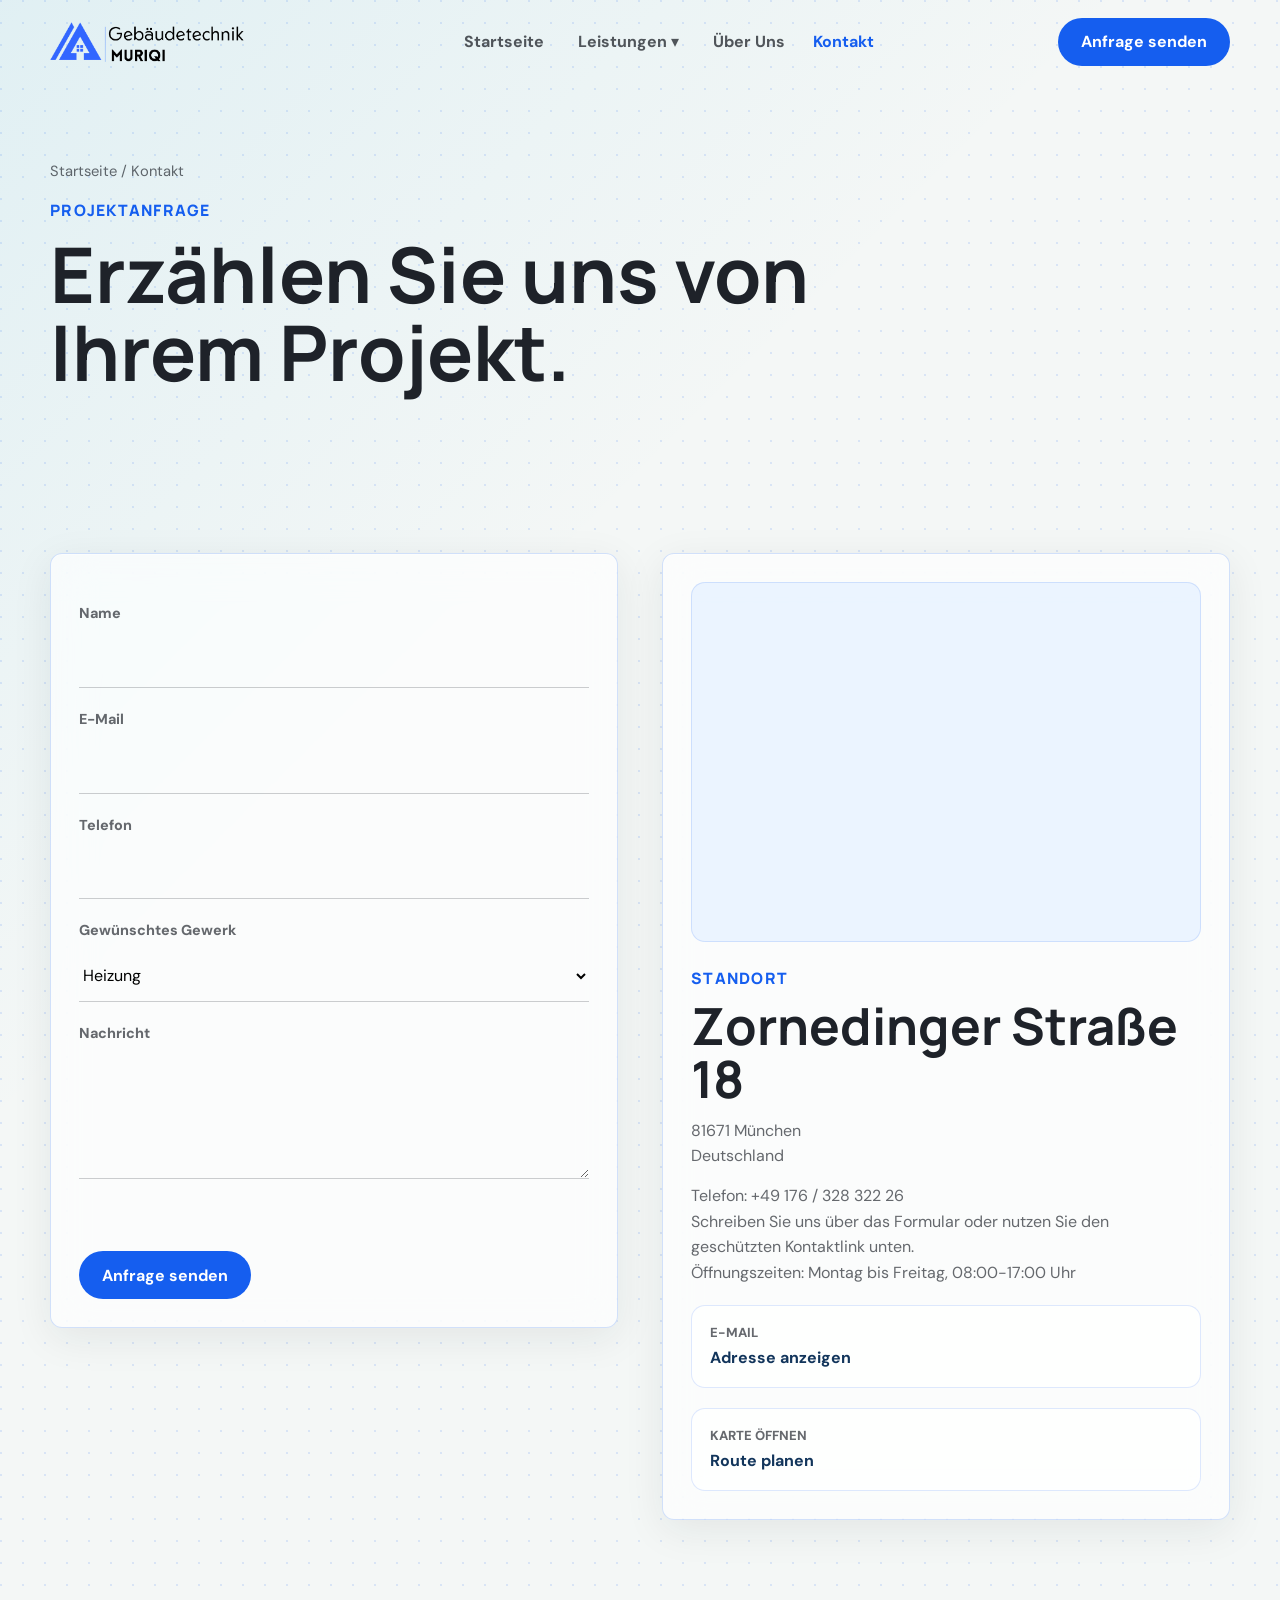
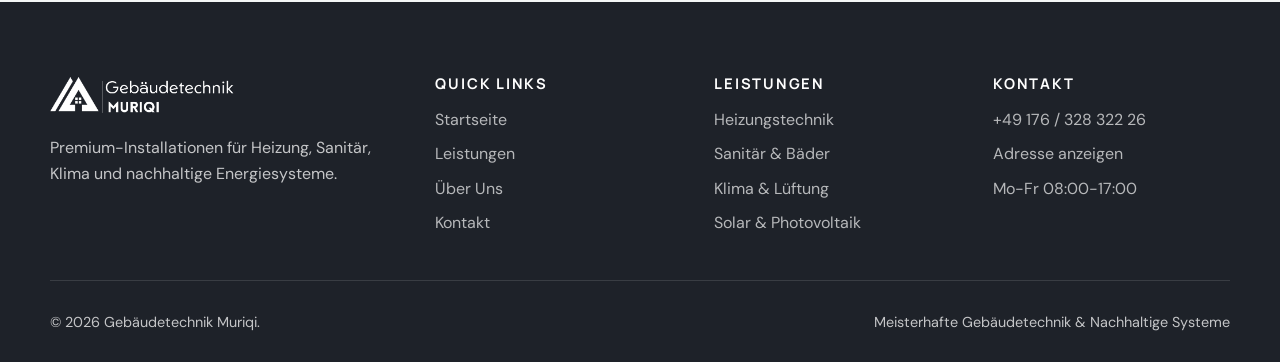
==== kontakt/index.html @ a82550f1 "Initial website hardening" ====
<!doctype html>
<html lang="de">
  <head>
    <meta charset="utf-8">
    <meta name="viewport" content="width=device-width, initial-scale=1">
    <meta name="description" content="Kontaktieren Sie Gebäudetechnik Muriqi für Heizung, Sanitär, Klima und Solar in München. Anfrage senden, anrufen oder Route planen.">
    <title>Kontakt | Gebäudetechnik Muriqi</title>
    <link rel="stylesheet" href="/css/base.css">
    <link rel="stylesheet" href="/css/nav.css">
    <link rel="stylesheet" href="/css/animations.css">
    <link rel="stylesheet" href="/css/pages.css">
    <link rel="icon" type="image/png" href="/assets/muriqi-logo.png">
  </head>
  <body>
    <header class="site-header">
      <div class="container nav-shell">
        <a class="brand" href="/"><img src="/assets/muriqi-logo.png" alt="Gebäudetechnik Muriqi"></a>
        <nav class="nav-links"><a class="nav-link" href="/">Startseite</a><div class="dropdown"><button class="dropdown-trigger" type="button">Leistungen ▾</button><div class="dropdown-panel glass"><div class="dropdown-grid"><a class="dropdown-item" href="/leistungen/#heizung"><span class="nav-icon"><img src="/assets/Heizung.png" alt=""></span><span><strong>Heizung</strong><span>Effiziente Wärmesysteme</span></span></a><a class="dropdown-item" href="/leistungen/#sanitaer"><span class="nav-icon"><img src="/assets/Sanitär.png" alt=""></span><span><strong>Sanitär</strong><span>Bad & Installation</span></span></a><a class="dropdown-item" href="/leistungen/#klima"><span class="nav-icon"><img src="/assets/klima.png" alt=""></span><span><strong>Klima</strong><span>Lüftung & Kühlung</span></span></a><a class="dropdown-item" href="/leistungen/#solar"><span class="nav-icon"><img src="/assets/solar.png" alt=""></span><span><strong>Solar/PV</strong><span>Energie vom Dach</span></span></a></div></div></div><a class="nav-link" href="/team/">Über Uns</a><a class="nav-link active" href="/kontakt/">Kontakt</a></nav>
        <a class="btn btn-primary header-cta" href="/kontakt/">Anfrage senden</a>
        <button class="menu-toggle" type="button" aria-label="Menü öffnen" aria-expanded="false"><span></span><span></span><span></span></button>
      </div>
      <nav class="mobile-menu"><a href="/">Startseite</a><a href="/leistungen/">Leistungen</a><a href="/team/">Über Uns</a><a href="/kontakt/">Kontakt</a></nav>
    </header>

    <main>
      <section class="page-hero">
        <div class="container">
          <p class="breadcrumb">Startseite / Kontakt</p>
          <p class="eyebrow reveal">Projektanfrage</p>
          <h1 class="section-title reveal">Erzählen Sie uns von Ihrem Projekt.</h1>
        </div>
      </section>

      <section class="section-tight">
        <div class="container contact-grid">
          <form class="form-card glass reveal contact-form" method="post" action="/api/contact" novalidate>
            <div class="field"><label for="name">Name</label><input id="name" name="name" autocomplete="name"></div>
            <div class="field"><label for="reply">E-Mail</label><input id="reply" name="reply" type="text" autocomplete="off"></div>
            <div class="field"><label for="phone">Telefon</label><input id="phone" name="phone" autocomplete="tel"></div>
            <div class="field"><label for="trade">Gewünschtes Gewerk</label><select id="trade" name="trade"><option>Heizung</option><option>Sanitär</option><option>Klima</option><option>Solar</option><option>Sonstiges</option></select></div>
            <div class="field"><label for="message">Nachricht</label><textarea id="message" name="message"></textarea></div>
            <div class="field bot-check" aria-hidden="true"><label for="company_url">Website</label><input id="company_url" name="company_url" tabindex="-1" autocomplete="off"></div>
            <input type="hidden" name="started" value="">
            <input type="hidden" name="turnstileToken" value="">
            <p class="form-status" aria-live="polite"></p>
            <p style="margin-top:24px"><button class="btn btn-primary" type="submit">Anfrage senden</button></p>
          </form>
          <aside class="info-card glass reveal">
            <div class="map-frame">
              <iframe title="Karte: Gebäudetechnik Muriqi, Zornedinger Straße 18, 81671 München" loading="lazy" src="https://www.openstreetmap.org/export/embed.html?bbox=11.6200%2C48.1180%2C11.6350%2C48.1260&layer=mapnik&marker=48.1220%2C11.6275"></iframe>
            </div>
            <div class="contact-info-list">
              <p class="eyebrow">Standort</p>
              <h2>Zornedinger Straße 18</h2>
              <p>81671 München<br>Deutschland</p>
              <p>Telefon: +49 176 / 328 322 26<br>Schreiben Sie uns über das Formular oder nutzen Sie den geschützten Kontaktlink unten.<br>Öffnungszeiten: Montag bis Freitag, 08:00-17:00 Uhr</p>
              <button class="quick-link protected-mail" type="button" data-local="info" data-host-a="gebaeudetechnik" data-host-b="muriqi" data-host-c="de"><span>E-Mail</span><strong>Adresse anzeigen</strong></button>
              <a class="quick-link" href="https://www.openstreetmap.org/search?query=Zornedinger%20Stra%C3%9Fe%2018%2C%2081671%20M%C3%BCnchen%2C%20Deutschland" target="_blank" rel="noopener"><span>Karte öffnen</span><strong>Route planen</strong></a>
            </div>
          </aside>
        </div>
      </section>
    </main>

    <footer class="footer">
      <div class="container">
        <div class="footer-grid">
          <div><img src="/assets/muriqi-logo-white.png" alt="Gebäudetechnik Muriqi"><p>Premium-Installationen für Heizung, Sanitär, Klima und nachhaltige Energiesysteme.</p></div>
          <div><h3>Quick Links</h3><a href="/">Startseite</a><a href="/leistungen/">Leistungen</a><a href="/team/">Über Uns</a><a href="/kontakt/">Kontakt</a></div>
          <div><h3>Leistungen</h3><a href="/leistungen/#heizung">Heizungstechnik</a><a href="/leistungen/#sanitaer">Sanitär & Bäder</a><a href="/leistungen/#klima">Klima & Lüftung</a><a href="/leistungen/#solar">Solar & Photovoltaik</a></div>
          <div><h3>Kontakt</h3><span>+49 176 / 328 322 26</span><button class="footer-mail protected-mail" type="button" data-local="info" data-host-a="gebaeudetechnik" data-host-b="muriqi" data-host-c="de">Adresse anzeigen</button><span>Mo-Fr 08:00-17:00</span></div>
        </div>
        <div class="footer-bottom"><p>© 2026 Gebäudetechnik Muriqi.</p><p>Meisterhafte Gebäudetechnik & Nachhaltige Systeme</p></div>
      </div>
    </footer>
    <script src="/js/nav.js"></script>
    <script src="/js/reveal.js"></script>
    <script src="/js/contact-guard.js"></script>
  </body>
</html>
---- css/base.css ----
@import url("https://fonts.googleapis.com/css2?family=DM+Sans:wght@400;500;600;700;800&family=Manrope:wght@500;600;700;800&display=swap");

:root {
  --anthracite: #1e2229;
  --brand-blue: #155eef;
  --deep-blue: #12355b;
  --aqua-blue: #1aa6d9;
  --pure-white: #ffffff;
  --ice-bg: #f4f7f6;
  --mist-card: #ebf0ee;
  --glass-fill: rgba(255, 255, 255, 0.65);
  --border-glass: rgba(21, 94, 239, 0.18);
  --ink-muted: rgba(30, 34, 41, 0.68);
  --shadow-glass: 0 10px 40px rgba(30, 34, 41, 0.08), inset 0 1px 0 rgba(255, 255, 255, 0.4);
  --radius-card: 12px;
  --container: min(1180px, calc(100vw - 40px));
}

*,
*::before,
*::after {
  box-sizing: border-box;
}

html {
  scroll-behavior: smooth;
}

body {
  margin: 0;
  color: var(--anthracite);
  font-family: "DM Sans", system-ui, sans-serif;
  background-color: var(--ice-bg);
  background-image:
    radial-gradient(circle at 1px 1px, rgba(21, 94, 239, 0.12) 1px, transparent 0),
    linear-gradient(135deg, rgba(26, 166, 217, 0.09), transparent 35%);
  background-size: 22px 22px, 100% 100%;
  line-height: 1.6;
}

body.no-scroll {
  overflow: hidden;
}

img,
svg {
  display: block;
  max-width: 100%;
}

a {
  color: inherit;
  text-decoration: none;
}

button,
input,
select,
textarea {
  font: inherit;
}

h1,
h2,
h3,
p {
  margin: 0;
}

h1,
h2,
h3 {
  font-family: "Manrope", "DM Sans", system-ui, sans-serif;
  line-height: 1.02;
  letter-spacing: 0;
}

main {
  overflow: hidden;
}

.container {
  width: var(--container);
  margin: 0 auto;
}

.section {
  padding: 112px 0;
}

.section-tight {
  padding: 82px 0;
}

.eyebrow {
  color: var(--brand-blue);
  font-family: "Manrope", "DM Sans", system-ui, sans-serif;
  font-size: 0.98rem;
  font-weight: 800;
  letter-spacing: 0.08em;
  text-transform: uppercase;
}

.section-title {
  max-width: 760px;
  margin-top: 12px;
  font-size: clamp(2.6rem, 6vw, 5.5rem);
}

.section-copy {
  max-width: 650px;
  margin-top: 20px;
  color: var(--ink-muted);
  font-size: 1.06rem;
}

.glass {
  border: 0.5px solid var(--border-glass);
  border-radius: var(--radius-card);
  background: var(--glass-fill);
  box-shadow: var(--shadow-glass);
  backdrop-filter: blur(20px) saturate(140%);
}

.btn {
  position: relative;
  display: inline-flex;
  align-items: center;
  justify-content: center;
  min-height: 48px;
  padding: 0 22px;
  overflow: hidden;
  border: 1px solid transparent;
  border-radius: 999px;
  font-weight: 700;
  isolation: isolate;
  transition: transform 220ms ease, border-color 220ms ease, color 220ms ease, background 220ms ease;
}

.btn::before {
  position: absolute;
  inset: 0 auto 0 -80%;
  z-index: -1;
  width: 55%;
  content: "";
  background: linear-gradient(90deg, transparent, rgba(255, 255, 255, 0.55), transparent);
  transform: skewX(-18deg);
  transition: left 450ms ease;
}

.btn:hover {
  transform: translateY(-2px);
}

.btn:hover::before {
  left: 125%;
}

.btn-primary {
  color: var(--pure-white);
  background: var(--brand-blue);
}

.btn-ghost {
  color: var(--anthracite);
  border-color: rgba(30, 34, 41, 0.18);
  background: rgba(255, 255, 255, 0.42);
}

.btn-dark {
  color: var(--pure-white);
  background: var(--anthracite);
}

.technical-image {
  position: relative;
  min-height: 420px;
  overflow: hidden;
  border-radius: 18px;
  background:
    linear-gradient(135deg, rgba(18, 53, 91, 0.9), rgba(21, 94, 239, 0.68)),
    radial-gradient(circle at 28% 22%, rgba(26, 166, 217, 0.45), transparent 28%),
    repeating-linear-gradient(90deg, rgba(255, 255, 255, 0.1) 0 1px, transparent 1px 44px),
    repeating-linear-gradient(0deg, rgba(255, 255, 255, 0.09) 0 1px, transparent 1px 44px);
  box-shadow: 0 28px 70px rgba(30, 34, 41, 0.18);
}

.technical-image::after {
  position: absolute;
  right: 10%;
  bottom: -6%;
  width: 48%;
  aspect-ratio: 1;
  border: 1px solid rgba(26, 166, 217, 0.5);
  border-radius: 999px;
  content: "";
}

.tech-lines {
  position: absolute;
  inset: 10%;
  border: 1px solid rgba(255, 255, 255, 0.22);
  border-radius: 14px;
}

.tech-lines::before,
.tech-lines::after {
  position: absolute;
  content: "";
  background: rgba(26, 166, 217, 0.76);
}

.tech-lines::before {
  top: 24%;
  right: 14%;
  width: 52%;
  height: 2px;
}

.tech-lines::after {
  top: 24%;
  right: 14%;
  width: 2px;
  height: 44%;
}

.page-hero {
  padding: 160px 0 80px;
}

.breadcrumb {
  margin-bottom: 14px;
  color: var(--ink-muted);
  font-size: 0.92rem;
}

.footer {
  padding: 74px 0 28px;
  color: rgba(255, 255, 255, 0.74);
  background: var(--anthracite);
}

.footer-grid {
  display: grid;
  grid-template-columns: 1.45fr 1fr 1fr 1fr;
  gap: 42px;
}

.footer img {
  width: 184px;
  margin-bottom: 22px;
}

.footer h3 {
  margin-bottom: 16px;
  color: var(--pure-white);
  font-family: "Manrope", "DM Sans", sans-serif;
  font-size: 0.92rem;
  letter-spacing: 0.12em;
  text-transform: uppercase;
}

.footer a,
.footer span,
.footer-mail {
  display: block;
  margin-top: 9px;
  color: rgba(255, 255, 255, 0.68);
}

.footer a:hover,
.footer-mail:hover {
  color: var(--aqua-blue);
}

.footer-mail {
  padding: 0;
  border: 0;
  background: transparent;
  cursor: pointer;
  text-align: left;
}

.footer-bottom {
  display: flex;
  justify-content: space-between;
  gap: 20px;
  padding-top: 30px;
  margin-top: 44px;
  border-top: 1px solid rgba(255, 255, 255, 0.12);
  font-size: 0.9rem;
}

@media (max-width: 900px) {
  :root {
    --container: min(100vw - 28px, 720px);
  }

  .section {
    padding: 76px 0;
  }

  .footer-grid {
    grid-template-columns: 1fr 1fr;
  }
}

@media (max-width: 640px) {
  .btn {
    width: 100%;
  }

  .technical-image {
    min-height: 330px;
  }

  .footer-grid,
  .footer-bottom {
    display: block;
  }

  .footer-grid > div + div {
    margin-top: 28px;
  }

  .footer-bottom p + p {
    margin-top: 8px;
  }
}
---- css/nav.css ----
.site-header {
  position: fixed;
  top: 0;
  left: 0;
  z-index: 50;
  width: 100%;
  padding: 18px 0;
  transition: padding 240ms ease, background 240ms ease, box-shadow 240ms ease, border-color 240ms ease;
}

.site-header.is-scrolled,
.site-header.menu-open {
  padding: 10px 0;
  border-bottom: 0.5px solid var(--border-glass);
  background: rgba(244, 247, 246, 0.82);
  box-shadow: 0 14px 40px rgba(30, 34, 41, 0.08);
  backdrop-filter: blur(22px) saturate(140%);
}

.nav-shell {
  position: relative;
  z-index: 2;
  display: grid;
  grid-template-columns: 230px 1fr auto;
  gap: 24px;
  align-items: center;
}

.brand {
  display: inline-flex;
  align-items: center;
  min-width: 0;
}

.brand img {
  width: 194px;
  height: auto;
}

.nav-links {
  display: flex;
  justify-content: center;
  gap: 28px;
  align-items: center;
}

.nav-link,
.dropdown-trigger {
  border: 0;
  color: rgba(30, 34, 41, 0.76);
  background: transparent;
  font-weight: 700;
  cursor: pointer;
}

.nav-link.active,
.dropdown-trigger.active,
.nav-link:hover,
.dropdown-trigger:hover {
  color: var(--anthracite);
}

.nav-link.active,
.dropdown-trigger.active {
  color: var(--brand-blue);
}

.dropdown {
  position: relative;
}

.dropdown::after {
  position: absolute;
  top: 100%;
  left: 50%;
  width: 460px;
  height: 22px;
  content: "";
  transform: translateX(-50%);
}

.dropdown-panel {
  position: absolute;
  top: calc(100% + 20px);
  left: 50%;
  width: 460px;
  padding: 16px;
  opacity: 0;
  pointer-events: none;
  transform: translateX(-50%) translateY(-8px);
  clip-path: inset(0 0 100% 0);
  transition: clip-path 300ms cubic-bezier(0.25, 1, 0.5, 1), opacity 220ms ease, transform 300ms ease;
}

.dropdown:hover .dropdown-panel,
.dropdown:focus-within .dropdown-panel {
  opacity: 1;
  pointer-events: auto;
  transform: translateX(-50%) translateY(0);
  clip-path: inset(0 0 0 0);
}

.dropdown-grid {
  display: grid;
  grid-template-columns: 1fr 1fr;
  gap: 10px;
}

.dropdown-item {
  display: grid;
  grid-template-columns: 38px 1fr;
  gap: 10px;
  align-items: center;
  padding: 12px;
  border-radius: 10px;
  transition: background 180ms ease, transform 180ms ease;
}

.dropdown-item:hover {
  background: rgba(21, 94, 239, 0.1);
  transform: translateY(-2px);
}

.nav-icon {
  display: flex;
  width: 38px;
  height: 38px;
  align-items: center;
  justify-content: center;
  border: 1px solid rgba(21, 94, 239, 0.24);
  border-radius: 10px;
  background: rgba(255, 255, 255, 0.48);
  color: var(--brand-blue);
  line-height: 1;
}

.nav-icon img {
  width: 26px;
  height: 26px;
  object-fit: contain;
  margin: 0;
}

.dropdown-item strong {
  display: block;
  font-size: 0.93rem;
}

.dropdown-item > span:not(.nav-icon),
.dropdown-item > span:not(.nav-icon) span {
  display: block;
  color: var(--ink-muted);
  font-size: 0.78rem;
}

.menu-toggle {
  display: none;
  width: 44px;
  height: 44px;
  border: 1px solid rgba(30, 34, 41, 0.16);
  border-radius: 999px;
  background: rgba(255, 255, 255, 0.52);
}

.menu-toggle span {
  display: block;
  width: 18px;
  height: 2px;
  margin: 4px auto;
  background: var(--anthracite);
  transition: transform 220ms ease, opacity 220ms ease;
}

.menu-open .menu-toggle span:nth-child(1) {
  transform: translateY(6px) rotate(45deg);
}

.menu-open .menu-toggle span:nth-child(2) {
  opacity: 0;
}

.menu-open .menu-toggle span:nth-child(3) {
  transform: translateY(-6px) rotate(-45deg);
}

@media (max-width: 900px) {
  .site-header.menu-open {
    inset: 0;
    height: 100dvh;
    overflow: auto;
    padding: 18px 0 34px;
    background: rgba(18, 53, 91, 0.98);
    backdrop-filter: none;
  }

  .nav-shell {
    grid-template-columns: 1fr auto;
  }

  .brand img {
    width: 170px;
  }

  .menu-toggle {
    display: block;
    background: rgba(255, 255, 255, 0.72);
  }

  .nav-links,
  .header-cta {
    display: none;
  }

  .mobile-menu {
    position: static;
    display: none;
    align-content: start;
    gap: 12px;
    width: var(--container);
    margin: 44px auto 0;
    padding: 0;
    color: var(--pure-white);
    background: transparent;
    opacity: 0;
    pointer-events: none;
    transform: translateY(-12px);
    transition: opacity 220ms ease, transform 220ms ease;
  }

  .menu-open .mobile-menu {
    display: grid;
    opacity: 1;
    pointer-events: auto;
    transform: translateY(0);
  }

  .mobile-menu a {
    font-family: "Manrope", "DM Sans", system-ui, sans-serif;
    font-weight: 800;
    font-size: clamp(1.7rem, 8vw, 3.1rem);
    line-height: 1.08;
    padding: 12px 0;
    border-bottom: 1px solid rgba(255, 255, 255, 0.14);
    color: var(--pure-white);
  }

  .menu-open .brand img {
    filter: brightness(0) invert(1);
  }
}

@media (min-width: 901px) {
  .mobile-menu {
    display: none;
  }
}
---- css/animations.css ----
.load-fade {
  opacity: 0;
  transform: translateY(18px);
  animation: fade-up 700ms ease forwards;
}

.load-delay-1 {
  animation-delay: 80ms;
}

.load-delay-2 {
  animation-delay: 160ms;
}

.load-delay-3 {
  animation-delay: 240ms;
}

.reveal {
  opacity: 0;
  transform: translateY(24px);
  transition: opacity 550ms ease-out, transform 550ms ease-out;
}

.reveal.is-visible {
  opacity: 1;
  transform: translateY(0);
}

@keyframes fade-up {
  to {
    opacity: 1;
    transform: translateY(0);
  }
}

@media (prefers-reduced-motion: reduce) {
  *,
  *::before,
  *::after {
    scroll-behavior: auto !important;
    animation-duration: 1ms !important;
    animation-iteration-count: 1 !important;
    transition-duration: 1ms !important;
  }

  .load-fade,
  .reveal {
    opacity: 1;
    transform: none;
  }
}
---- css/pages.css ----
.hero {
  min-height: 100vh;
  padding: 142px 0 78px;
  display: grid;
  align-items: center;
}

.hero-grid {
  display: grid;
  grid-template-columns: minmax(0, 0.86fr) minmax(430px, 1.05fr);
  gap: 48px;
  align-items: center;
}

.hero h1 {
  max-width: 640px;
  margin-top: 16px;
  font-size: clamp(3.2rem, 5.4vw, 5.35rem);
}

.hero h1 span {
  display: block;
}

.hero-copy {
  max-width: 620px;
  margin-top: 24px;
  color: var(--ink-muted);
  font-size: clamp(1.05rem, 1.5vw, 1.2rem);
}

.hero-actions {
  display: flex;
  flex-wrap: wrap;
  gap: 14px;
  margin-top: 34px;
}

.hero-panel {
  min-height: 600px;
}

.photo-card {
  position: relative;
  overflow: hidden;
  border-radius: 18px;
  box-shadow: 0 28px 70px rgba(18, 53, 91, 0.16);
}

.photo-card img {
  width: 100%;
  height: 100%;
  object-fit: cover;
}

.hero-photo img {
  position: absolute;
  inset: 0;
}

.hero-photo::after {
  position: absolute;
  inset: 0;
  content: "";
  background: linear-gradient(180deg, rgba(18, 53, 91, 0.04), rgba(18, 53, 91, 0.18));
  pointer-events: none;
}

.hero-badge {
  position: absolute;
  right: 22px;
  bottom: 22px;
  width: min(290px, calc(100% - 44px));
  padding: 18px;
}

.hero-badge strong {
  display: block;
  font-family: "Manrope", "DM Sans", system-ui, sans-serif;
  font-size: 1.2rem;
  line-height: 1.12;
}

.hero-badge span {
  display: block;
  margin-top: 8px;
  color: var(--ink-muted);
  font-size: 0.9rem;
}

.stats-bar {
  display: grid;
  grid-template-columns: repeat(3, 1fr);
  gap: 20px;
  padding: 26px;
  margin-top: -34px;
}

.stat strong {
  display: block;
  color: var(--brand-blue);
  font-family: "Manrope", "DM Sans", system-ui, sans-serif;
  font-size: clamp(2.7rem, 5vw, 4.8rem);
  line-height: 1;
}

.stat span {
  display: block;
  margin-top: 6px;
  color: var(--ink-muted);
  font-weight: 700;
}

.service-grid {
  display: grid;
  grid-template-columns: repeat(4, 1fr);
  gap: 18px;
  margin-top: 44px;
}

.service-card {
  position: relative;
  min-height: 310px;
  padding: 26px;
  overflow: hidden;
  transition: transform 260ms ease, box-shadow 260ms ease;
}

.service-card::after {
  position: absolute;
  right: auto;
  bottom: 0;
  left: 0;
  width: 0;
  height: 3px;
  content: "";
  background: var(--brand-blue);
  transition: width 300ms ease;
}

.service-card:hover {
  transform: translateY(-6px) scale(1.015);
  box-shadow: 0 24px 58px rgba(30, 34, 41, 0.14), inset 0 1px 0 rgba(255, 255, 255, 0.46);
}

.service-card:hover::after {
  width: 100%;
}

.service-card-icon {
  display: grid;
  width: 58px;
  height: 58px;
  place-items: center;
  border: 1px solid rgba(21, 94, 239, 0.16);
  border-radius: 16px;
  background: rgba(230, 242, 255, 0.82);
}

.service-card-icon img {
  width: 38px;
  height: 38px;
  object-fit: contain;
}

.service-card h3 {
  margin-top: 48px;
  font-size: 2rem;
}

.service-card p {
  margin-top: 14px;
  color: var(--ink-muted);
}

.service-card .more {
  position: absolute;
  bottom: 24px;
  color: var(--brand-blue);
  font-weight: 800;
}

.home-visual-grid {
  display: grid;
  grid-template-columns: 1.1fr 0.9fr;
  gap: 18px;
  margin-top: 44px;
}

.home-visual {
  min-height: 360px;
}

.home-visual.small {
  min-height: 360px;
}

.image-label {
  position: absolute;
  right: 18px;
  bottom: 18px;
  left: 18px;
  padding: 14px 16px;
  color: var(--pure-white);
  background: rgba(18, 53, 91, 0.74);
  border: 1px solid rgba(255, 255, 255, 0.18);
  border-radius: 12px;
  backdrop-filter: blur(14px);
}

.image-label strong {
  display: block;
  font-size: 1rem;
}

.image-label span {
  display: block;
  margin-top: 4px;
  color: rgba(255, 255, 255, 0.78);
  font-size: 0.88rem;
}

.work-section {
  color: var(--pure-white);
  background: var(--deep-blue);
  scroll-margin-top: 70px;
}

.work-grid {
  display: grid;
  grid-template-columns: minmax(320px, 0.92fr) minmax(0, 1fr);
  gap: 54px;
  align-items: center;
}

.work-photo {
  height: 560px;
}

.work-stamp {
  position: absolute;
  right: 22px;
  bottom: 22px;
  display: grid;
  width: 132px;
  height: 132px;
  place-items: center;
  padding: 18px;
  color: var(--pure-white);
  text-align: center;
  border: 1px solid rgba(255, 255, 255, 0.28);
  border-radius: 999px;
  background: rgba(21, 94, 239, 0.82);
  box-shadow: 0 18px 40px rgba(0, 0, 0, 0.18);
  backdrop-filter: blur(14px);
}

.work-stamp strong {
  display: block;
  font-size: 2.1rem;
  line-height: 1;
}

.work-stamp span {
  display: block;
  margin-top: 6px;
  font-size: 0.78rem;
  font-weight: 800;
  line-height: 1.2;
}

.work-content .eyebrow,
.contact-cta .eyebrow {
  color: var(--aqua-blue);
}

.work-content .section-copy {
  color: rgba(255, 255, 255, 0.74);
}

.work-steps {
  display: grid;
  gap: 12px;
  margin-top: 34px;
}

.work-steps article {
  display: grid;
  grid-template-columns: 54px 1fr;
  gap: 14px;
  padding: 18px;
  border: 1px solid rgba(255, 255, 255, 0.12);
  border-radius: 14px;
  background: rgba(255, 255, 255, 0.07);
}

.work-steps span {
  grid-row: span 2;
  display: grid;
  width: 44px;
  height: 44px;
  place-items: center;
  color: var(--deep-blue);
  border-radius: 999px;
  background: var(--pure-white);
  font-weight: 900;
}

.work-steps strong {
  display: block;
  font-size: 1.08rem;
}

.work-steps p {
  color: rgba(255, 255, 255, 0.68);
}

.contact-cta {
  background:
    linear-gradient(180deg, var(--pure-white), rgba(244, 247, 246, 0.8));
  scroll-margin-top: 70px;
}

.contact-cta-card {
  display: grid;
  grid-template-columns: minmax(0, 0.9fr) minmax(360px, 0.82fr);
  gap: 34px;
  align-items: center;
  padding: 34px;
  border: 1px solid rgba(21, 94, 239, 0.16);
  border-radius: 18px;
  background:
    linear-gradient(135deg, rgba(255, 255, 255, 0.96), rgba(230, 242, 255, 0.82)),
    radial-gradient(circle at 90% 18%, rgba(26, 166, 217, 0.22), transparent 32%);
  box-shadow: 0 24px 70px rgba(18, 53, 91, 0.12);
}

.contact-cta-card h2 {
  max-width: 760px;
  margin-top: 10px;
  font-size: clamp(2.2rem, 4.8vw, 4.7rem);
}

.quick-contact {
  display: grid;
  gap: 12px;
}

.quick-link {
  display: block;
  width: 100%;
  padding: 16px 18px;
  border: 1px solid rgba(21, 94, 239, 0.14);
  border-radius: 14px;
  background: rgba(255, 255, 255, 0.72);
  color: inherit;
  cursor: pointer;
  font: inherit;
  text-align: left;
  transition: transform 180ms ease, border-color 180ms ease;
}

.quick-link:hover {
  border-color: rgba(21, 94, 239, 0.32);
  transform: translateY(-2px);
}

.quick-link span {
  display: block;
  color: var(--ink-muted);
  font-size: 0.82rem;
  font-weight: 800;
  text-transform: uppercase;
}

.quick-link strong {
  display: block;
  margin-top: 2px;
  color: var(--deep-blue);
  overflow-wrap: anywhere;
}

.about-hero {
  padding: 150px 0 72px;
}

.about-hero-grid {
  display: grid;
  grid-template-columns: minmax(0, 0.82fr) minmax(420px, 1fr);
  gap: 48px;
  align-items: center;
}

.about-photo {
  height: 470px;
}

.about-hero .section-title {
  font-size: clamp(2.9rem, 5vw, 4.9rem);
}

.about-content-grid {
  display: grid;
  grid-template-columns: minmax(0, 1fr) minmax(320px, 0.68fr);
  gap: 26px;
  align-items: start;
}

.about-main {
  padding: 34px;
}

.about-main p {
  color: rgba(30, 34, 41, 0.74);
  font-size: 1.08rem;
}

.about-main p + p {
  margin-top: 18px;
}

.about-side {
  display: grid;
  gap: 14px;
}

.about-value {
  padding: 22px;
  border: 1px solid rgba(21, 94, 239, 0.14);
  border-radius: 16px;
  background: rgba(255, 255, 255, 0.76);
  box-shadow: 0 18px 42px rgba(18, 53, 91, 0.08);
}

.about-value span {
  display: grid;
  width: 42px;
  height: 42px;
  place-items: center;
  color: var(--pure-white);
  border-radius: 999px;
  background: var(--brand-blue);
  font-weight: 900;
}

.about-value strong {
  display: block;
  margin-top: 14px;
  color: var(--deep-blue);
  font-size: 1.1rem;
}

.about-value p {
  margin-top: 8px;
  color: var(--ink-muted);
}

.services-hero {
  padding: 150px 0 70px;
}

.services-hero-grid {
  display: grid;
  grid-template-columns: minmax(0, 0.85fr) minmax(420px, 1fr);
  gap: 48px;
  align-items: center;
}

.services-hero-photo {
  height: 520px;
}

.hero-kpis {
  display: grid;
  grid-template-columns: repeat(3, 1fr);
  gap: 12px;
  margin-top: 32px;
}

.hero-kpis span {
  min-height: 86px;
  padding: 16px;
  border: 1px solid rgba(21, 94, 239, 0.16);
  border-radius: 14px;
  background: rgba(255, 255, 255, 0.72);
  color: var(--ink-muted);
  font-weight: 800;
}

.hero-kpis strong {
  display: block;
  color: var(--brand-blue);
  font-size: 1.7rem;
  line-height: 1;
}

.service-showcase-grid {
  display: grid;
  grid-template-columns: repeat(2, 1fr);
  gap: 20px;
  margin-top: 42px;
}

.service-showcase-card {
  overflow: hidden;
  border: 1px solid rgba(21, 94, 239, 0.14);
  border-radius: 18px;
  background: rgba(255, 255, 255, 0.76);
  box-shadow: 0 20px 54px rgba(18, 53, 91, 0.1);
  scroll-margin-top: 96px;
  transition: transform 220ms ease, box-shadow 220ms ease;
}

.service-showcase-card:hover {
  transform: translateY(-5px);
  box-shadow: 0 28px 70px rgba(18, 53, 91, 0.16);
}

.service-media {
  height: 250px;
  overflow: hidden;
}

.service-media img {
  width: 100%;
  height: 100%;
  object-fit: cover;
  transition: transform 420ms ease;
}

.service-showcase-card:hover .service-media img {
  transform: scale(1.045);
}

.service-body {
  position: relative;
  padding: 24px;
}

.service-icon {
  display: grid;
  width: 58px;
  height: 58px;
  place-items: center;
  border: 1px solid rgba(21, 94, 239, 0.16);
  border-radius: 16px;
  background: rgba(230, 242, 255, 0.82);
}

.service-icon img {
  width: 38px;
  height: 38px;
  object-fit: contain;
}

.service-body h3 {
  margin-top: 18px;
  font-size: 2rem;
}

.service-body p {
  margin-top: 10px;
  color: var(--ink-muted);
}

.tag-list {
  display: flex;
  flex-wrap: wrap;
  gap: 8px;
  margin-top: 20px;
}

.tag-list span {
  padding: 7px 10px;
  border: 1px solid rgba(21, 94, 239, 0.14);
  border-radius: 999px;
  background: rgba(230, 242, 255, 0.8);
  color: var(--deep-blue);
  font-size: 0.84rem;
  font-weight: 800;
}

.service-detail-section {
  background: linear-gradient(180deg, rgba(255, 255, 255, 0.44), rgba(230, 242, 255, 0.5));
}

.detail-stack {
  display: grid;
  gap: 24px;
}

.service-detail {
  display: grid;
  grid-template-columns: minmax(0, 0.95fr) minmax(360px, 1fr);
  gap: 30px;
  align-items: center;
  padding: 26px;
  border: 1px solid rgba(21, 94, 239, 0.14);
  border-radius: 20px;
  background: rgba(255, 255, 255, 0.78);
  box-shadow: 0 20px 60px rgba(18, 53, 91, 0.1);
}

.service-detail.reverse .detail-copy {
  order: 2;
}

.detail-copy {
  padding: 10px;
}

.detail-copy h2,
.maintenance-grid h2 {
  margin-top: 10px;
  font-size: clamp(2.1rem, 4.2vw, 4.2rem);
}

.detail-copy p:not(.eyebrow) {
  margin-top: 16px;
  color: var(--ink-muted);
  font-size: 1.04rem;
}

.detail-media {
  height: 410px;
}

.benefit-list {
  display: grid;
  gap: 10px;
  padding: 0;
  margin: 24px 0 0;
  list-style: none;
}

.benefit-list li {
  position: relative;
  padding: 13px 14px 13px 42px;
  border-radius: 12px;
  background: rgba(230, 242, 255, 0.75);
  color: var(--deep-blue);
  font-weight: 800;
}

.benefit-list li::before {
  position: absolute;
  top: 13px;
  left: 14px;
  width: 18px;
  height: 18px;
  content: "";
  border-radius: 999px;
  background: var(--brand-blue);
  box-shadow: inset 0 0 0 5px rgba(255, 255, 255, 0.92);
}

.maintenance-strip {
  color: var(--pure-white);
  background:
    linear-gradient(120deg, var(--deep-blue), var(--brand-blue)),
    radial-gradient(circle at 82% 12%, rgba(26, 166, 217, 0.38), transparent 30%);
}

.maintenance-grid {
  display: grid;
  grid-template-columns: minmax(0, 0.9fr) minmax(280px, 0.8fr) auto;
  gap: 26px;
  align-items: center;
}

.maintenance-grid .eyebrow {
  color: var(--aqua-blue);
}

.maintenance-points {
  display: flex;
  flex-wrap: wrap;
  gap: 10px;
}

.maintenance-points span {
  padding: 9px 12px;
  border: 1px solid rgba(255, 255, 255, 0.2);
  border-radius: 999px;
  background: rgba(255, 255, 255, 0.1);
  font-weight: 800;
}

.process-grid,
.team-grid {
  display: grid;
  grid-template-columns: repeat(4, 1fr);
  gap: 18px;
  margin-top: 42px;
}

.detail-grid,
.contact-grid {
  display: grid;
  grid-template-columns: 1fr 1fr;
  gap: 44px;
  align-items: start;
}

.text-card,
.team-card,
.form-card,
.info-card {
  padding: 28px;
}

.text-card h3,
.team-card h3 {
  font-size: 2.2rem;
}

.text-card ul {
  padding-left: 18px;
  margin: 16px 0 0;
  color: var(--ink-muted);
}

.gallery-tabs {
  display: flex;
  flex-wrap: wrap;
  gap: 10px;
  margin-top: 34px;
}

.tab-pill {
  padding: 10px 16px;
  border-radius: 999px;
  background: rgba(255, 255, 255, 0.62);
  font-weight: 800;
}

.tab-pill.active {
  color: var(--pure-white);
  background: var(--brand-blue);
}

.gallery-grid {
  columns: 3 260px;
  column-gap: 20px;
  margin-top: 36px;
}

.gallery-item {
  position: relative;
  min-height: 280px;
  margin: 0 0 20px;
  break-inside: avoid;
}

.gallery-item.tall {
  min-height: 410px;
}

.gallery-item .caption {
  position: absolute;
  right: 14px;
  bottom: 14px;
  left: 14px;
  padding: 14px;
  color: var(--pure-white);
  background: rgba(30, 34, 41, 0.68);
  border-radius: 10px;
  backdrop-filter: blur(14px);
  transform: translateY(120%);
  transition: transform 220ms ease;
}

.gallery-item:hover .caption {
  transform: translateY(0);
}

.avatar {
  width: 118px;
  height: 118px;
  margin: 0 auto 22px;
  border: 1px solid rgba(21, 94, 239, 0.24);
  border-radius: 999px;
  background:
    radial-gradient(circle at 35% 28%, rgba(26, 166, 217, 0.72), transparent 22%),
    linear-gradient(135deg, var(--brand-blue), var(--deep-blue));
}

.team-card {
  text-align: center;
}

.team-card .role {
  margin-top: 8px;
  color: var(--brand-blue);
  font-size: 0.78rem;
  font-weight: 900;
  letter-spacing: 0.14em;
}

.team-card p {
  margin-top: 12px;
  color: var(--ink-muted);
}

.field {
  position: relative;
  margin-top: 20px;
}

.field label {
  display: block;
  margin-bottom: 8px;
  color: var(--ink-muted);
  font-size: 0.9rem;
  font-weight: 800;
}

.field input,
.field select,
.field textarea {
  width: 100%;
  padding: 14px 0;
  border: 0;
  border-bottom: 1px solid rgba(30, 34, 41, 0.22);
  outline: 0;
  background: transparent;
}

.field input:focus,
.field select:focus,
.field textarea:focus {
  border-bottom-color: var(--brand-blue);
}

.field textarea {
  min-height: 126px;
  resize: vertical;
}

.bot-check {
  position: absolute;
  left: -10000px;
  width: 1px;
  height: 1px;
  overflow: hidden;
}

.form-status {
  min-height: 1.4em;
  margin-top: 18px;
  color: var(--ink-muted);
  font-weight: 800;
}

.form-status.is-error {
  color: #b42318;
}

.form-status.is-success {
  color: #067647;
}

.map-placeholder {
  display: grid;
  min-height: 330px;
  place-items: center;
  padding: 28px;
  color: var(--pure-white);
  text-align: center;
  border-radius: 14px;
  background:
    linear-gradient(135deg, rgba(18, 53, 91, 0.92), rgba(21, 94, 239, 0.82)),
    repeating-linear-gradient(90deg, rgba(255, 255, 255, 0.08) 0 1px, transparent 1px 36px);
}

.map-frame {
  height: 360px;
  overflow: hidden;
  border: 1px solid rgba(21, 94, 239, 0.14);
  border-radius: 14px;
  background: rgba(230, 242, 255, 0.8);
}

.map-frame iframe {
  width: 100%;
  height: 100%;
  border: 0;
}

.contact-info-list {
  margin-top: 24px;
}

.contact-info-list h2 {
  margin-top: 8px;
  font-size: clamp(2rem, 4vw, 3.2rem);
}

.contact-info-list p:not(.eyebrow) {
  margin-top: 14px;
  color: var(--ink-muted);
}

.contact-info-list .quick-link {
  margin-top: 20px;
}

@media (max-width: 1050px) {
  .hero-grid,
  .services-hero-grid,
  .about-hero-grid,
  .about-content-grid,
  .detail-grid,
  .contact-grid,
  .service-detail,
  .maintenance-grid {
    grid-template-columns: 1fr;
  }

  .hero-panel {
    min-height: 470px;
  }

  .service-grid,
  .process-grid,
  .team-grid,
  .home-visual-grid,
  .service-showcase-grid {
    grid-template-columns: repeat(2, 1fr);
  }

  .services-hero-photo {
    height: 440px;
  }

  .about-photo {
    height: 390px;
  }

  .service-detail.reverse .detail-copy {
    order: 0;
  }

  .work-grid,
  .contact-cta-card {
    grid-template-columns: 1fr;
  }

  .work-photo {
    height: 430px;
  }
}

@media (max-width: 640px) {
  .hero {
    padding-top: 124px;
  }

  .hero h1 {
    font-size: clamp(2.85rem, 11vw, 3.3rem);
  }

  .hero-actions,
  .stats-bar {
    display: block;
  }

  .hero-actions .btn + .btn,
  .stat + .stat {
    margin-top: 12px;
  }

  .service-grid,
  .process-grid,
  .team-grid,
  .home-visual-grid,
  .service-showcase-grid,
  .hero-kpis {
    grid-template-columns: 1fr;
  }

  .services-hero {
    padding-top: 124px;
  }

  .about-hero {
    padding-top: 124px;
  }

  .services-hero-photo,
  .detail-media,
  .about-photo {
    height: 310px;
  }

  .service-body {
    padding: 20px;
  }

  .contact-cta-card {
    padding: 22px;
  }

  .work-steps article {
    grid-template-columns: 1fr;
  }

  .work-steps span {
    grid-row: auto;
  }

  .work-photo {
    height: 300px;
  }

  .about-main {
    padding: 24px;
  }

  .map-frame {
    height: 300px;
  }
}
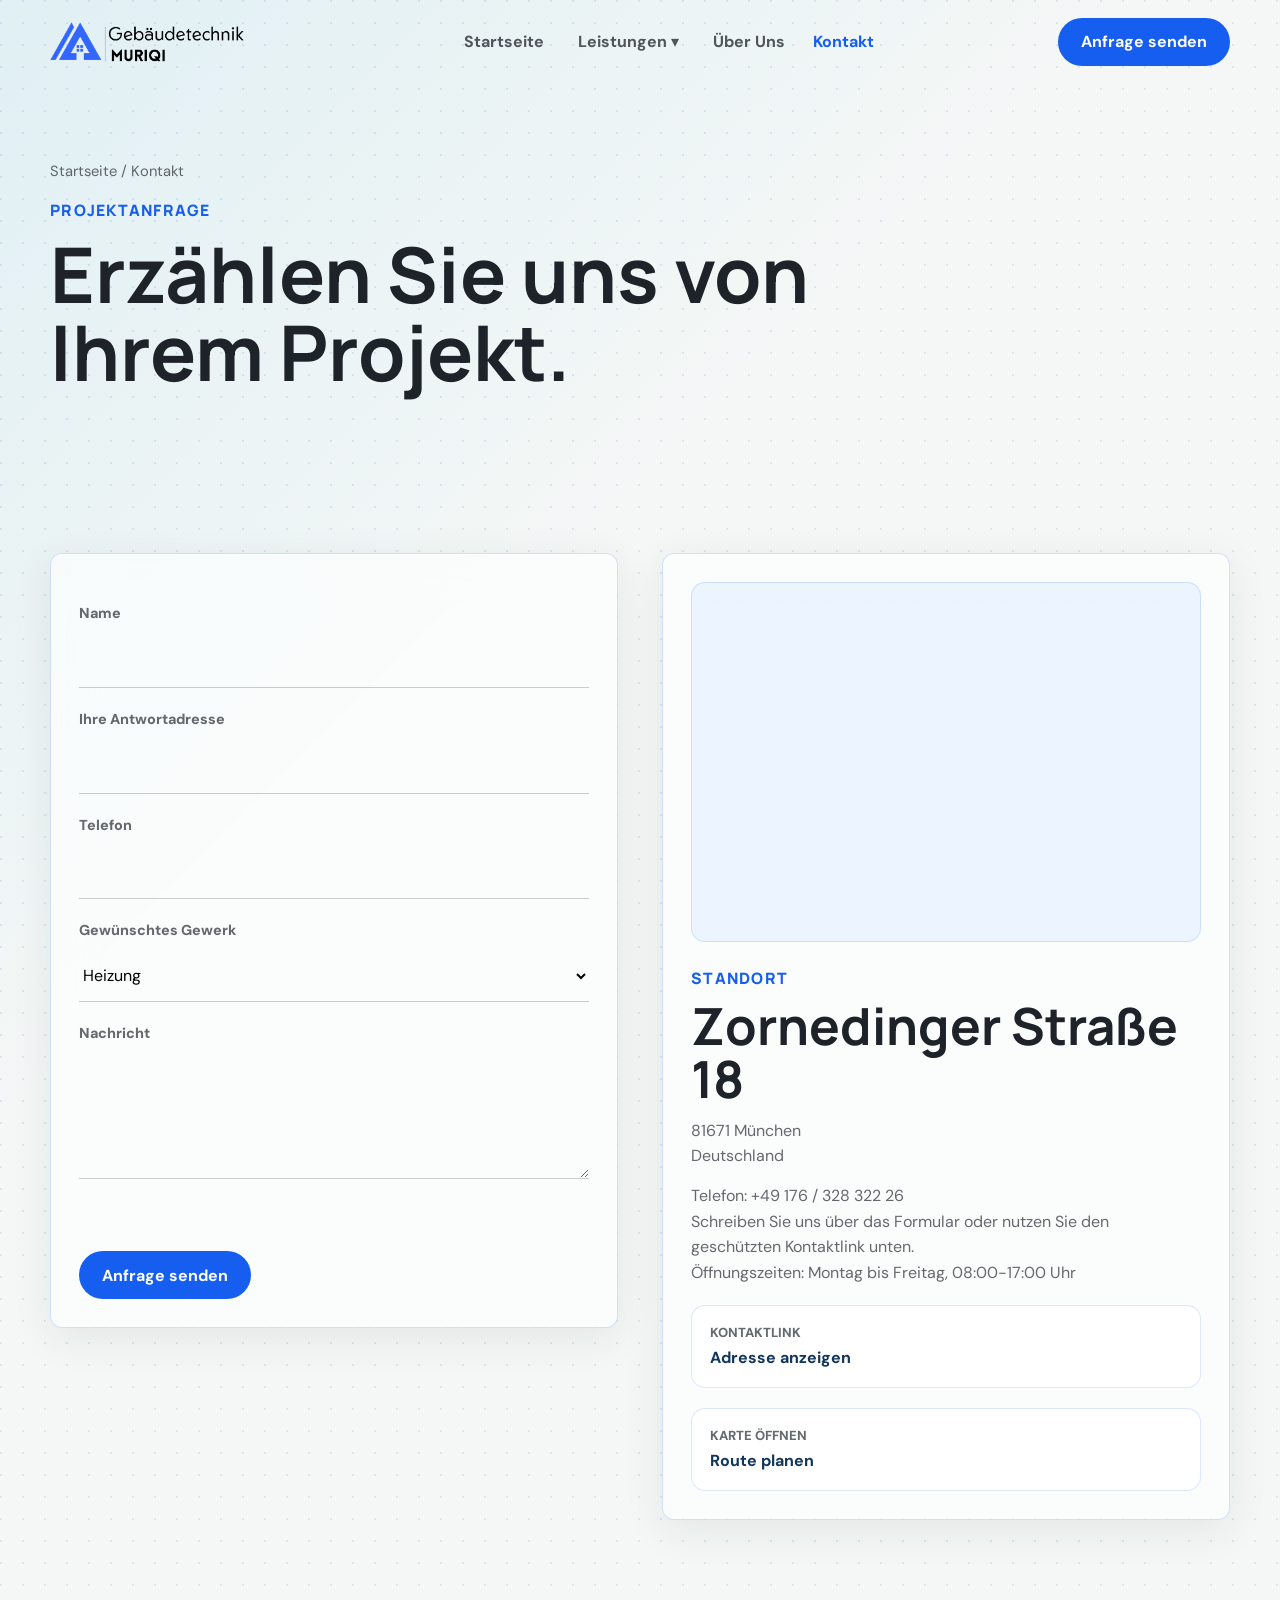
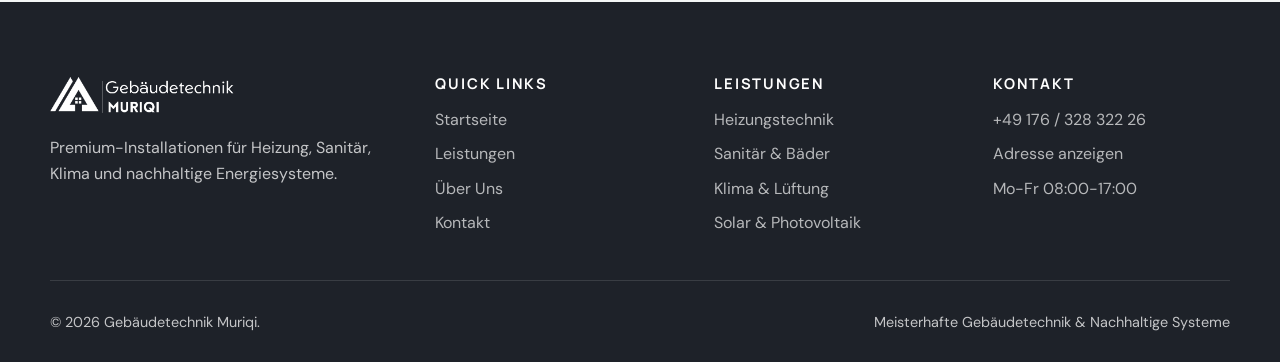
==== commit 0602075d: "Harden contact form and protect public email" ====
--- a/kontakt/index.html
+++ b/kontakt/index.html
@@ -35,7 +35,7 @@
         <div class="container contact-grid">
           <form class="form-card glass reveal contact-form" method="post" action="/api/contact" novalidate>
             <div class="field"><label for="name">Name</label><input id="name" name="name" autocomplete="name"></div>
-            <div class="field"><label for="reply">E-Mail</label><input id="reply" name="reply" type="text" autocomplete="off"></div>
+            <div class="field"><label for="reply">Ihre Antwortadresse</label><input id="reply" name="reply" type="text" autocomplete="off"></div>
             <div class="field"><label for="phone">Telefon</label><input id="phone" name="phone" autocomplete="tel"></div>
             <div class="field"><label for="trade">Gewünschtes Gewerk</label><select id="trade" name="trade"><option>Heizung</option><option>Sanitär</option><option>Klima</option><option>Solar</option><option>Sonstiges</option></select></div>
             <div class="field"><label for="message">Nachricht</label><textarea id="message" name="message"></textarea></div>
@@ -54,7 +54,7 @@
               <h2>Zornedinger Straße 18</h2>
               <p>81671 München<br>Deutschland</p>
               <p>Telefon: +49 176 / 328 322 26<br>Schreiben Sie uns über das Formular oder nutzen Sie den geschützten Kontaktlink unten.<br>Öffnungszeiten: Montag bis Freitag, 08:00-17:00 Uhr</p>
-              <button class="quick-link protected-mail" type="button" data-local="info" data-host-a="gebaeudetechnik" data-host-b="muriqi" data-host-c="de"><span>E-Mail</span><strong>Adresse anzeigen</strong></button>
+              <button class="quick-link protected-mail" type="button" data-contact-key="main"><span>Kontaktlink</span><strong>Adresse anzeigen</strong></button>
               <a class="quick-link" href="https://www.openstreetmap.org/search?query=Zornedinger%20Stra%C3%9Fe%2018%2C%2081671%20M%C3%BCnchen%2C%20Deutschland" target="_blank" rel="noopener"><span>Karte öffnen</span><strong>Route planen</strong></a>
             </div>
           </aside>
@@ -68,7 +68,7 @@
           <div><img src="/assets/muriqi-logo-white.png" alt="Gebäudetechnik Muriqi"><p>Premium-Installationen für Heizung, Sanitär, Klima und nachhaltige Energiesysteme.</p></div>
           <div><h3>Quick Links</h3><a href="/">Startseite</a><a href="/leistungen/">Leistungen</a><a href="/team/">Über Uns</a><a href="/kontakt/">Kontakt</a></div>
           <div><h3>Leistungen</h3><a href="/leistungen/#heizung">Heizungstechnik</a><a href="/leistungen/#sanitaer">Sanitär & Bäder</a><a href="/leistungen/#klima">Klima & Lüftung</a><a href="/leistungen/#solar">Solar & Photovoltaik</a></div>
-          <div><h3>Kontakt</h3><span>+49 176 / 328 322 26</span><button class="footer-mail protected-mail" type="button" data-local="info" data-host-a="gebaeudetechnik" data-host-b="muriqi" data-host-c="de">Adresse anzeigen</button><span>Mo-Fr 08:00-17:00</span></div>
+          <div><h3>Kontakt</h3><span>+49 176 / 328 322 26</span><button class="footer-mail protected-mail" type="button" data-contact-key="main">Adresse anzeigen</button><span>Mo-Fr 08:00-17:00</span></div>
         </div>
         <div class="footer-bottom"><p>© 2026 Gebäudetechnik Muriqi.</p><p>Meisterhafte Gebäudetechnik & Nachhaltige Systeme</p></div>
       </div>
